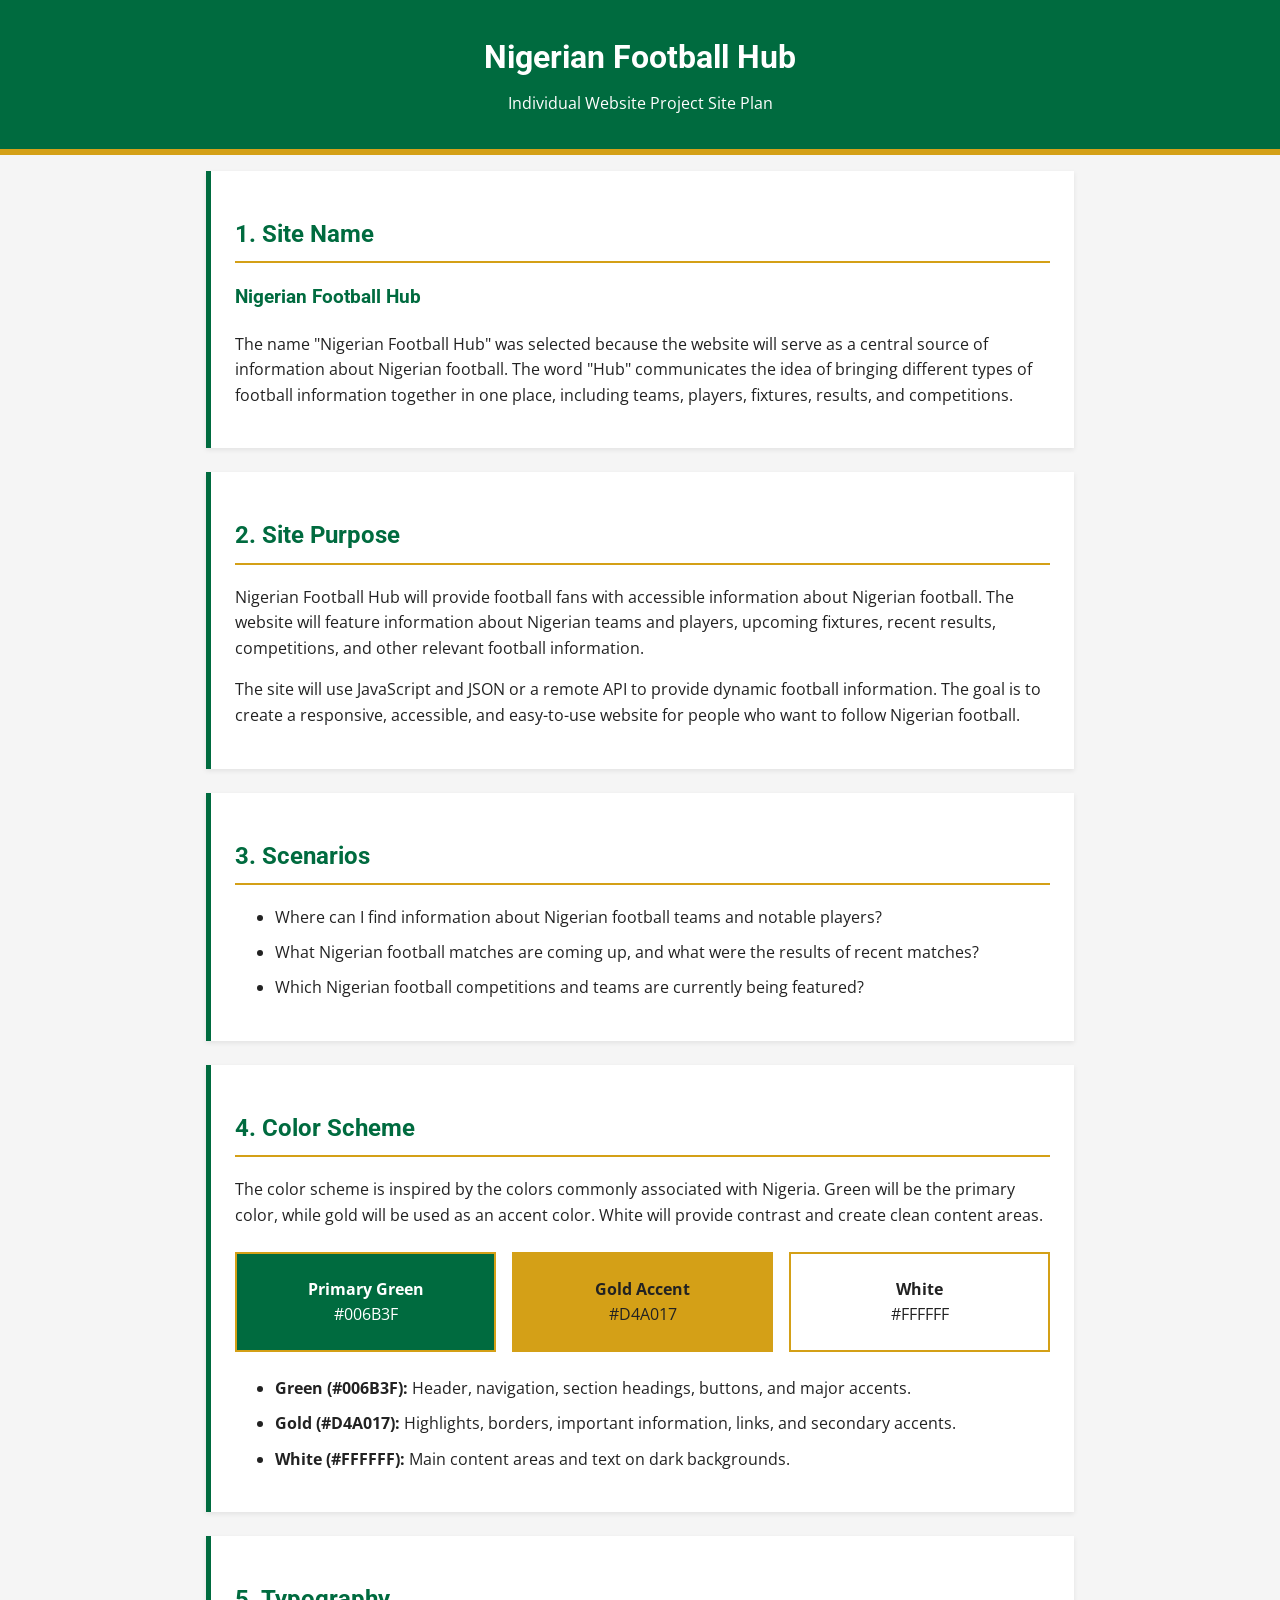
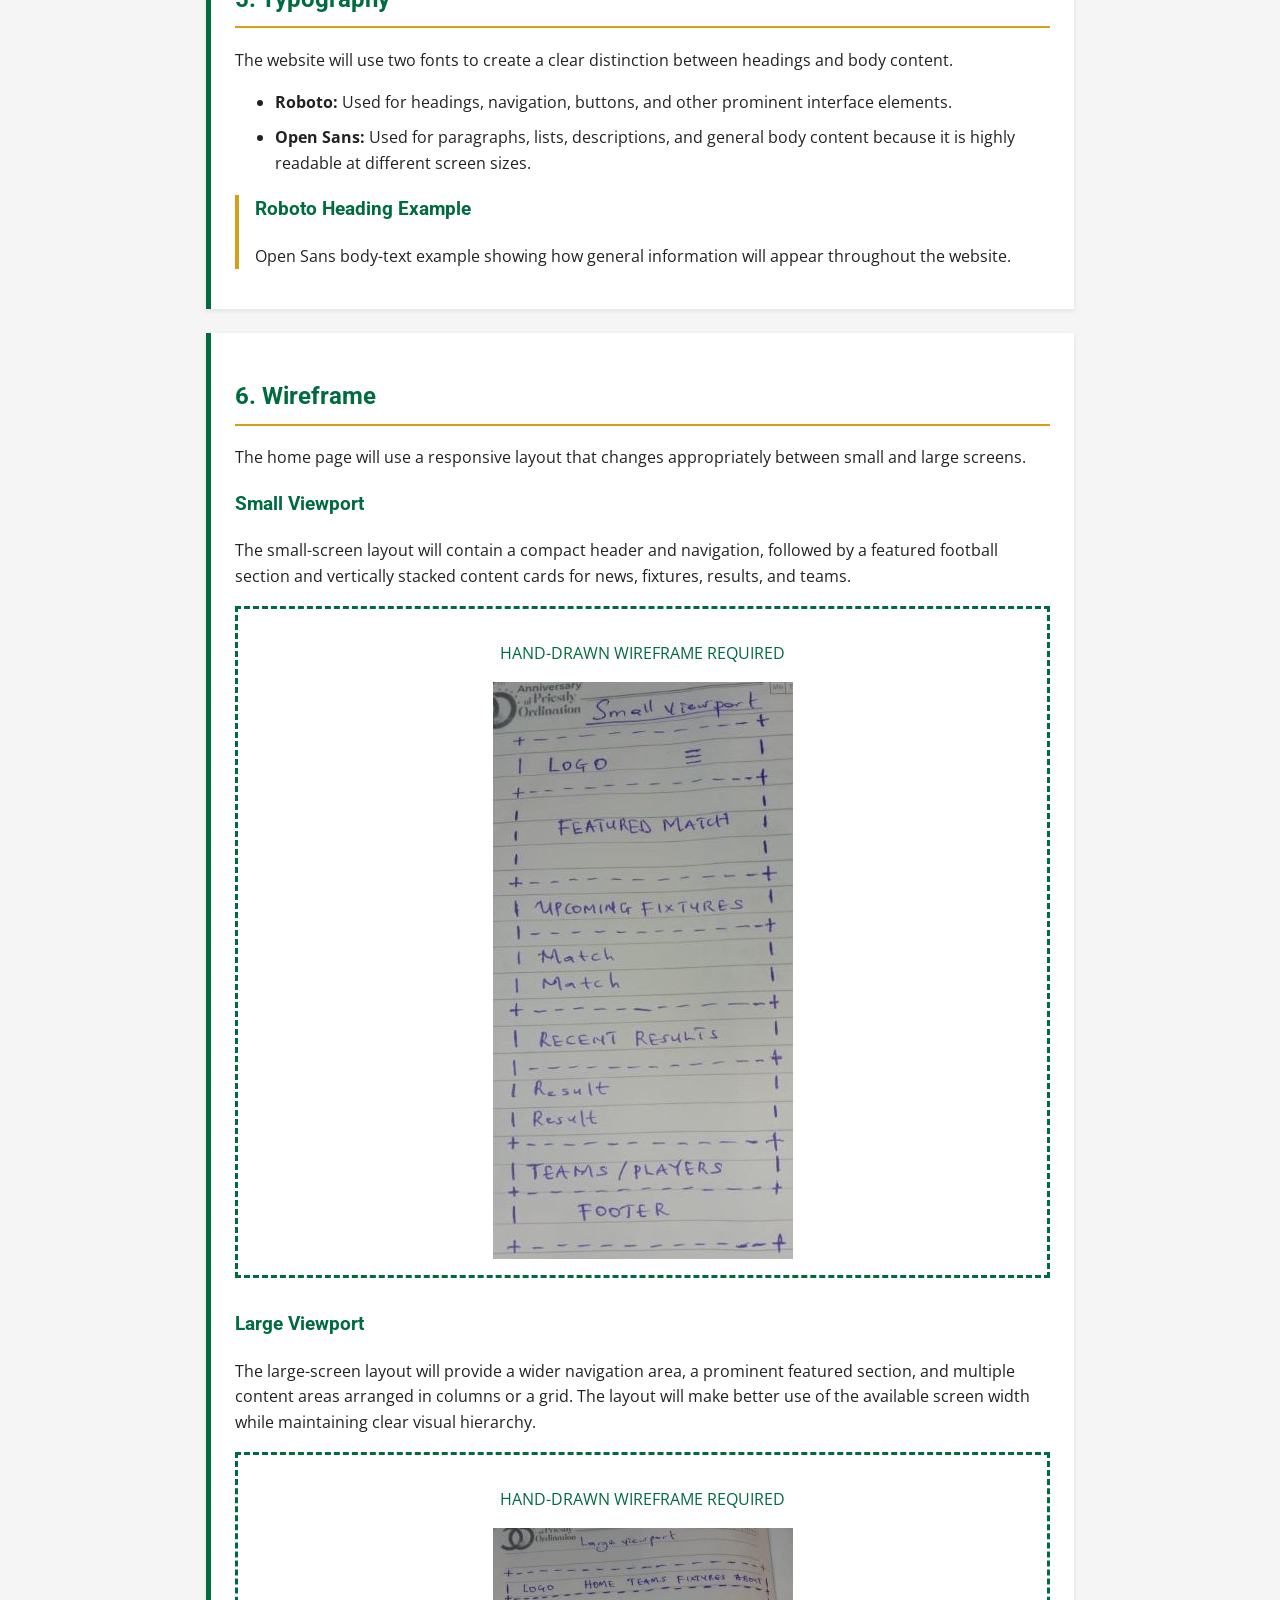
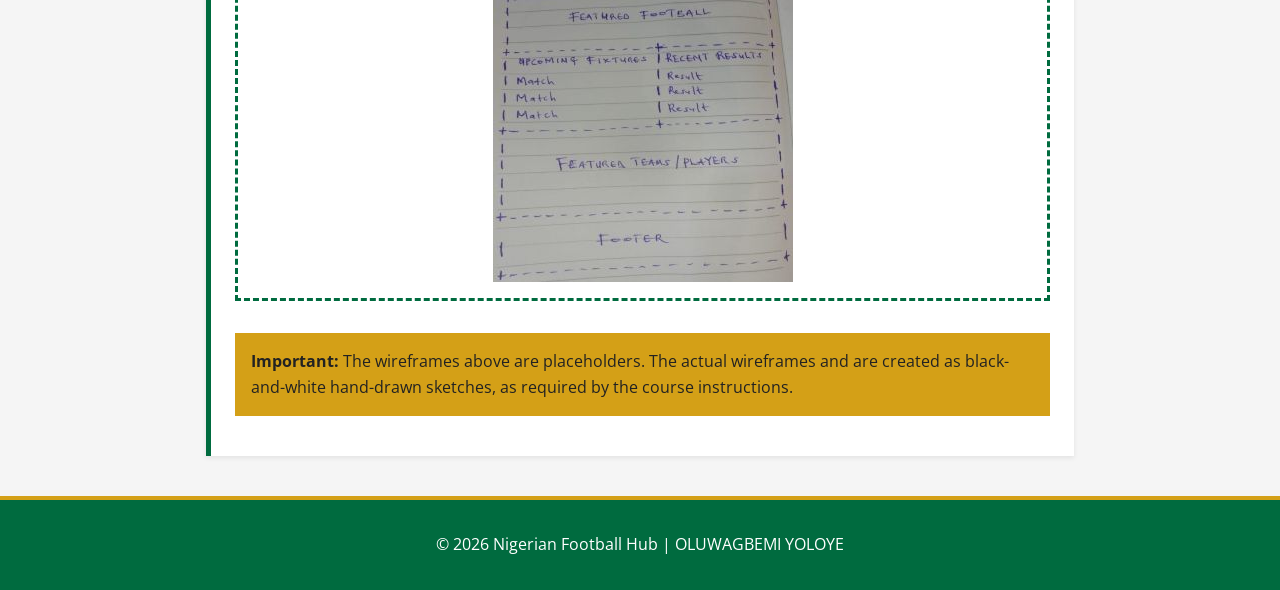
==== Project/project-plan.html @ 858ea3e2 "project plan finished" ====
<!DOCTYPE html>
<html lang="en">
<head>
    <meta charset="UTF-8">
    <meta name="viewport" content="width=device-width, initial-scale=1.0">
    <meta name="description" content="Site plan for Nigerian Football Hub, an information website about Nigerian football.">
    <meta name="author" content="OLUWAGBEMI YOLOYE">
    <title>Nigerian Football Hub | Site Plan</title>
    <link rel="stylesheet" href="styles/project-plan.css">
</head>

<body>
    <header>
        <h1>Nigerian Football Hub</h1>
        <p>Individual Website Project Site Plan</p>
    </header>

    <main>
        <section>
            <h2>1. Site Name</h2>

            <h3>Nigerian Football Hub</h3>

            <p>
                The name "Nigerian Football Hub" was selected because the website
                will serve as a central source of information about Nigerian
                football. The word "Hub" communicates the idea of bringing
                different types of football information together in one place,
                including teams, players, fixtures, results, and competitions.
            </p>
        </section>

        <section>
            <h2>2. Site Purpose</h2>

            <p>
                Nigerian Football Hub will provide football fans with accessible
                information about Nigerian football. The website will feature
                information about Nigerian teams and players, upcoming fixtures,
                recent results, competitions, and other relevant football
                information.
            </p>

            <p>
                The site will use JavaScript and JSON or a remote API to provide
                dynamic football information. The goal is to create a responsive,
                accessible, and easy-to-use website for people who want to follow
                Nigerian football.
            </p>
        </section>

        <section>
            <h2>3. Scenarios</h2>

            <ul>
                <li>
                    Where can I find information about Nigerian football teams
                    and notable players?
                </li>
                <li>
                    What Nigerian football matches are coming up, and what were
                    the results of recent matches?
                </li>
                <li>
                    Which Nigerian football competitions and teams are currently
                    being featured?
                </li>
            </ul>
        </section>

        <section>
            <h2>4. Color Scheme</h2>

            <p>
                The color scheme is inspired by the colors commonly associated
                with Nigeria. Green will be the primary color, while gold will
                be used as an accent color. White will provide contrast and
                create clean content areas.
            </p>

            <div class="color-samples">
                <div class="color-box primary">
                    <strong>Primary Green</strong>
                    <span>#006B3F</span>
                </div>

                <div class="color-box accent">
                    <strong>Gold Accent</strong>
                    <span>#D4A017</span>
                </div>

                <div class="color-box light">
                    <strong>White</strong>
                    <span>#FFFFFF</span>
                </div>
            </div>

            <ul>
                <li>
                    <strong>Green (#006B3F):</strong> Header, navigation,
                    section headings, buttons, and major accents.
                </li>
                <li>
                    <strong>Gold (#D4A017):</strong> Highlights, borders,
                    important information, links, and secondary accents.
                </li>
                <li>
                    <strong>White (#FFFFFF):</strong> Main content areas and
                    text on dark backgrounds.
                </li>
            </ul>
        </section>

        <section>
            <h2>5. Typography</h2>

            <p>
                The website will use two fonts to create a clear distinction
                between headings and body content.
            </p>

            <ul>
                <li>
                    <strong>Roboto:</strong> Used for headings, navigation,
                    buttons, and other prominent interface elements.
                </li>
                <li>
                    <strong>Open Sans:</strong> Used for paragraphs, lists,
                    descriptions, and general body content because it is
                    highly readable at different screen sizes.
                </li>
            </ul>

            <div class="type-example">
                <h3>Roboto Heading Example</h3>
                <p>
                    Open Sans body-text example showing how general information
                    will appear throughout the website.
                </p>
            </div>
        </section>

        <section>
            <h2>6. Wireframe</h2>

            <p>
                The home page will use a responsive layout that changes
                appropriately between small and large screens.
            </p>

            <h3>Small Viewport</h3>

            <p>
                The small-screen layout will contain a compact header and
                navigation, followed by a featured football section and
                vertically stacked content cards for news, fixtures, results,
                and teams.
            </p>

            <div class="wireframe-placeholder">
                <p>
                    HAND-DRAWN WIREFRAME REQUIRED
                </p>
                <img src="/Project/images/wireframe-small.jpg" alt="Small Viewport Wireframe">
            </div>

            <h3>Large Viewport</h3>

            <p>
                The large-screen layout will provide a wider navigation area,
                a prominent featured section, and multiple content areas arranged
                in columns or a grid. The layout will make better use of the
                available screen width while maintaining clear visual hierarchy.
            </p>

            <div class="wireframe-placeholder">
                <p>
                    HAND-DRAWN WIREFRAME REQUIRED
                </p>
                <img src="/Project/images/wireframe-large.jpg" alt="Large Viewport Wireframe">
            </div>

            <p class="important-note">
                <strong>Important:</strong> The wireframes above are placeholders.
                The actual wireframes and are created as black-and-white
                hand-drawn sketches, as required by the course instructions.
            </p>
        </section>
    </main>

    <footer>
        <p>&copy; 2026 Nigerian Football Hub | OLUWAGBEMI YOLOYE</p>
    </footer>
</body>
</html>
---- Project/styles/project-plan.css ----
@import url('https://fonts.googleapis.com/css2?family=Open+Sans:wght@400;600&family=Roboto:wght@400;700&display=swap');

:root {
    --primary-green: #006b3f;
    --accent-gold: #d4a017;
    --white: #ffffff;
    --light-background: #f5f5f5;
    --dark-text: #222222;
}

* {
    box-sizing: border-box;
}

body {
    margin: 0;
    font-family: "Open Sans", sans-serif;
    line-height: 1.6;
    color: var(--dark-text);
    background-color: var(--light-background);
}

header {
    background-color: var(--primary-green);
    color: var(--white);
    text-align: center;
    padding: 2rem 1rem;
    border-bottom: 6px solid var(--accent-gold);
}

header h1 {
    margin: 0;
    font-family: "Roboto", sans-serif;
    font-size: 2rem;
}

header p {
    margin: 0.5rem 0 0;
}

main {
    max-width: 900px;
    margin: 0 auto;
    padding: 1rem;
}

section {
    background-color: var(--white);
    margin-bottom: 1.5rem;
    padding: 1.5rem;
    border-left: 5px solid var(--primary-green);
    box-shadow: 0 2px 5px rgba(0, 0, 0, 0.08);
}

h2,
h3 {
    font-family: "Roboto", sans-serif;
}

h2 {
    color: var(--primary-green);
    border-bottom: 2px solid var(--accent-gold);
    padding-bottom: 0.5rem;
}

h3 {
    color: var(--primary-green);
}

li {
    margin-bottom: 0.6rem;
}

.color-samples {
    display: grid;
    grid-template-columns: repeat(3, 1fr);
    gap: 1rem;
    margin: 1.5rem 0;
}

.color-box {
    min-height: 100px;
    display: flex;
    flex-direction: column;
    justify-content: center;
    align-items: center;
    text-align: center;
    border: 2px solid var(--accent-gold);
    padding: 1rem;
}

.color-box.primary {
    background-color: var(--primary-green);
    color: var(--white);
}

.color-box.accent {
    background-color: var(--accent-gold);
    color: var(--dark-text);
}

.color-box.light {
    background-color: var(--white);
    color: var(--dark-text);
}

.type-example {
    border-left: 4px solid var(--accent-gold);
    padding-left: 1rem;
    margin-top: 1rem;
}

.wireframe-placeholder {
    min-height: 180px;
    margin: 1rem 0 2rem;
    border: 3px dashed var(--primary-green);
    display: flex;
    flex-direction: column;
    justify-content: center;
    align-items: center;
    text-align: center;
    padding: 1rem;
    color: var(--primary-green);
    background-color: var(--white);
}

.important-note {
    background-color: var(--accent-gold);
    padding: 1rem;
}

footer {
    background-color: var(--primary-green);
    color: var(--white);
    text-align: center;
    padding: 1rem;
    border-top: 4px solid var(--accent-gold);
}

@media screen and (max-width: 600px) {
    .color-samples {
        grid-template-columns: 1fr;
    }

    header h1 {
        font-size: 1.6rem;
    }

    section {
        padding: 1rem;
    }
}
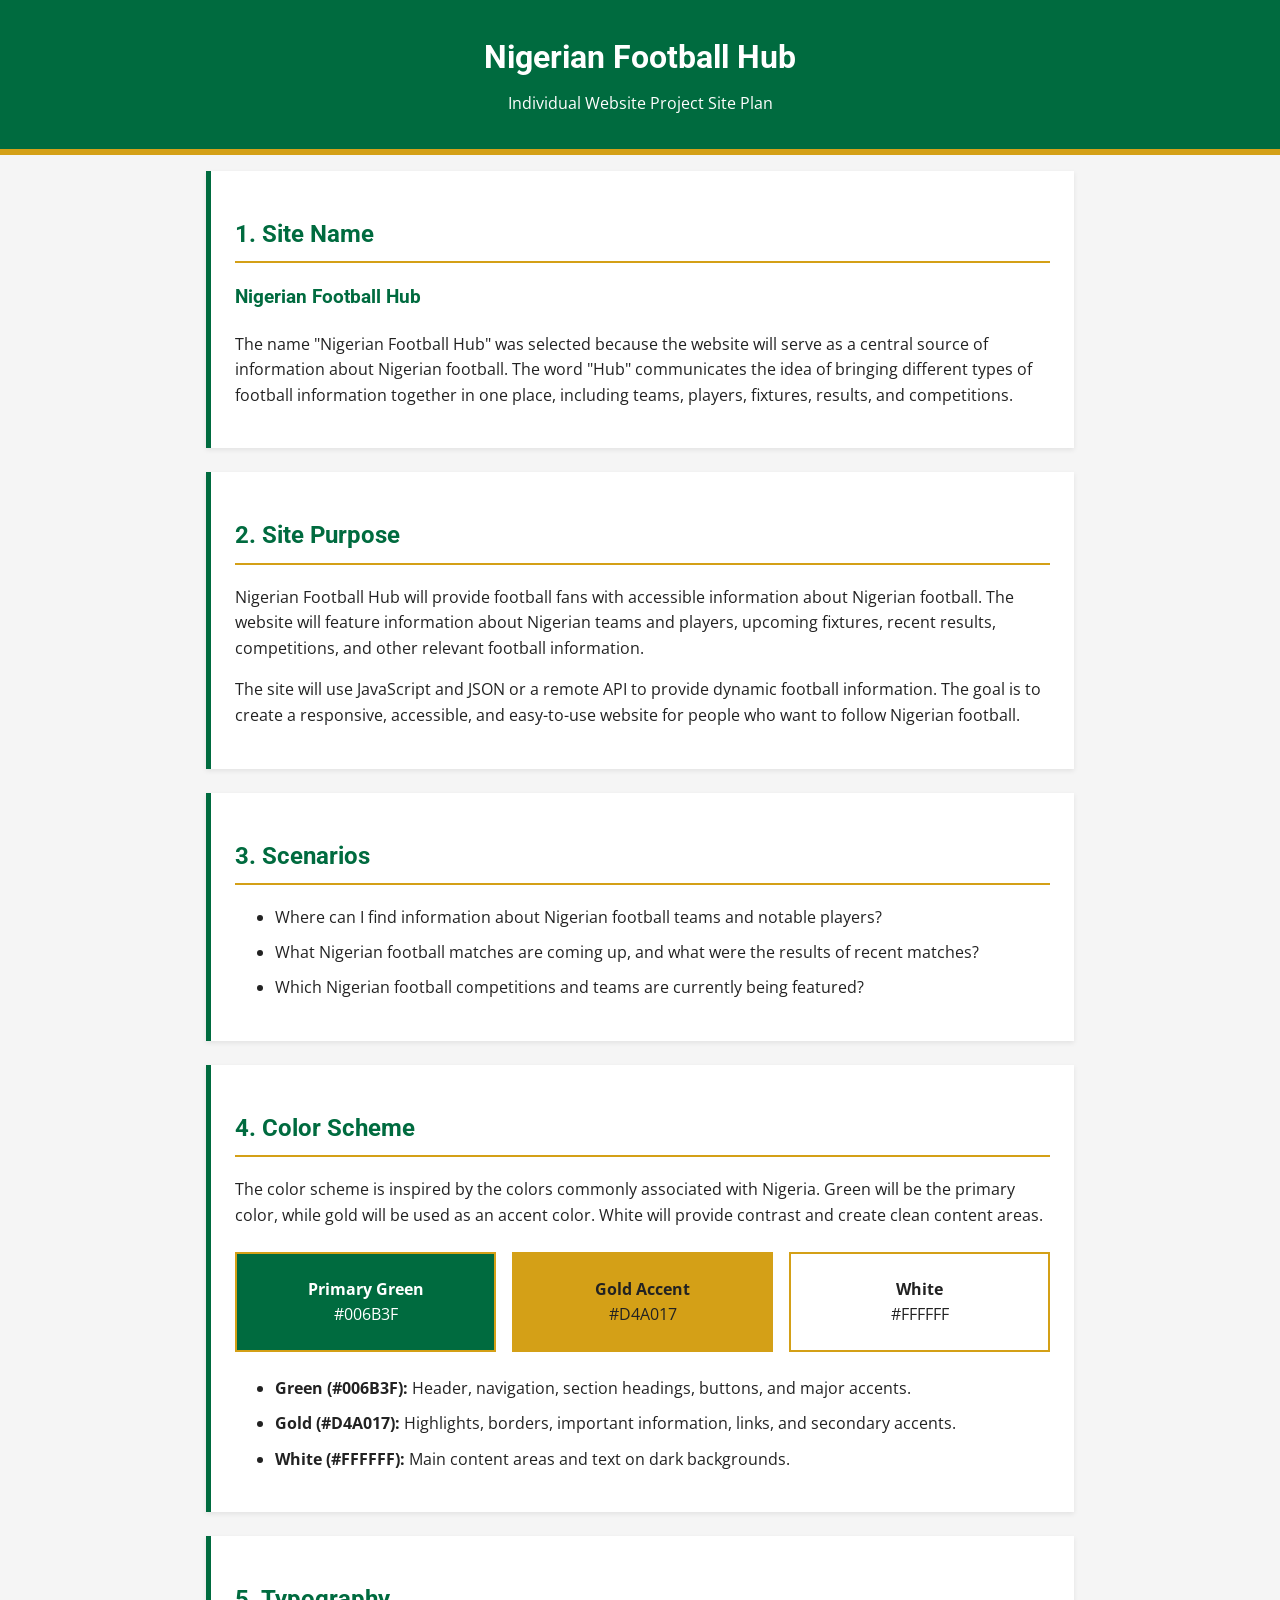
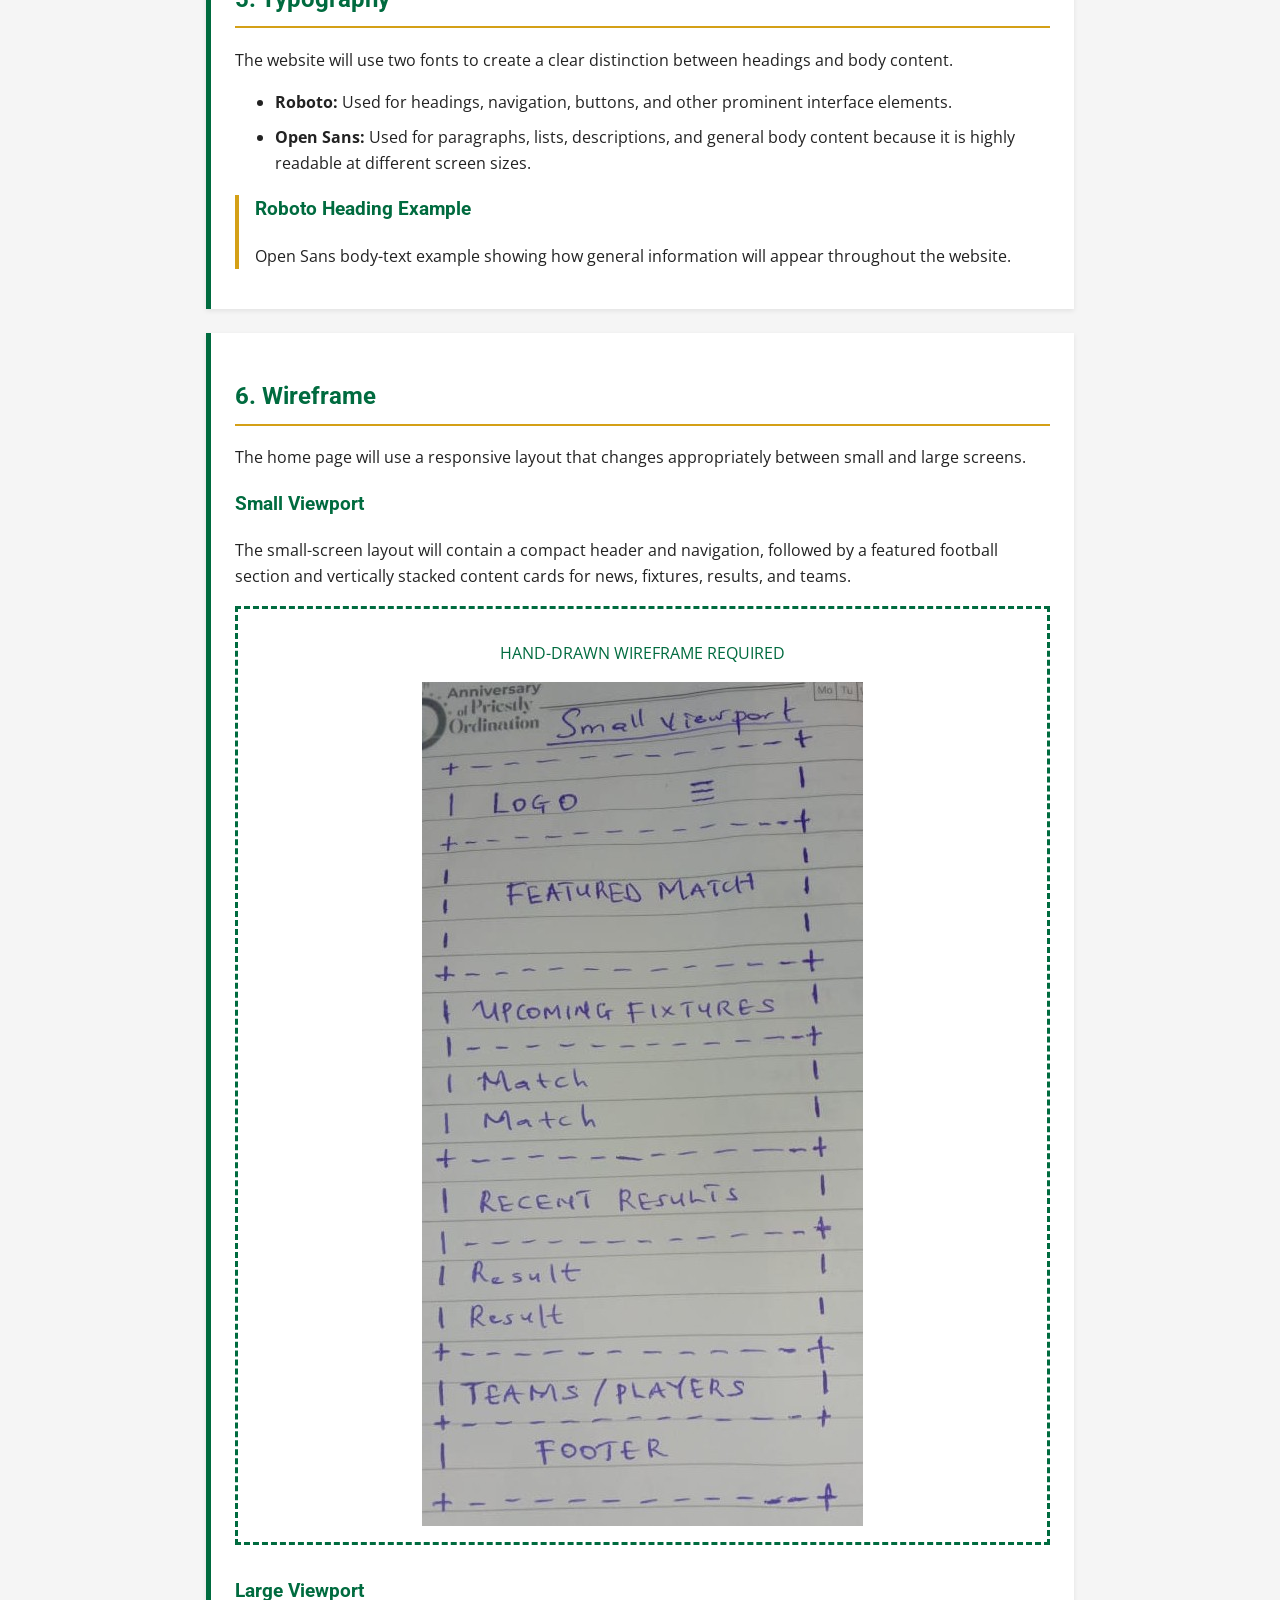
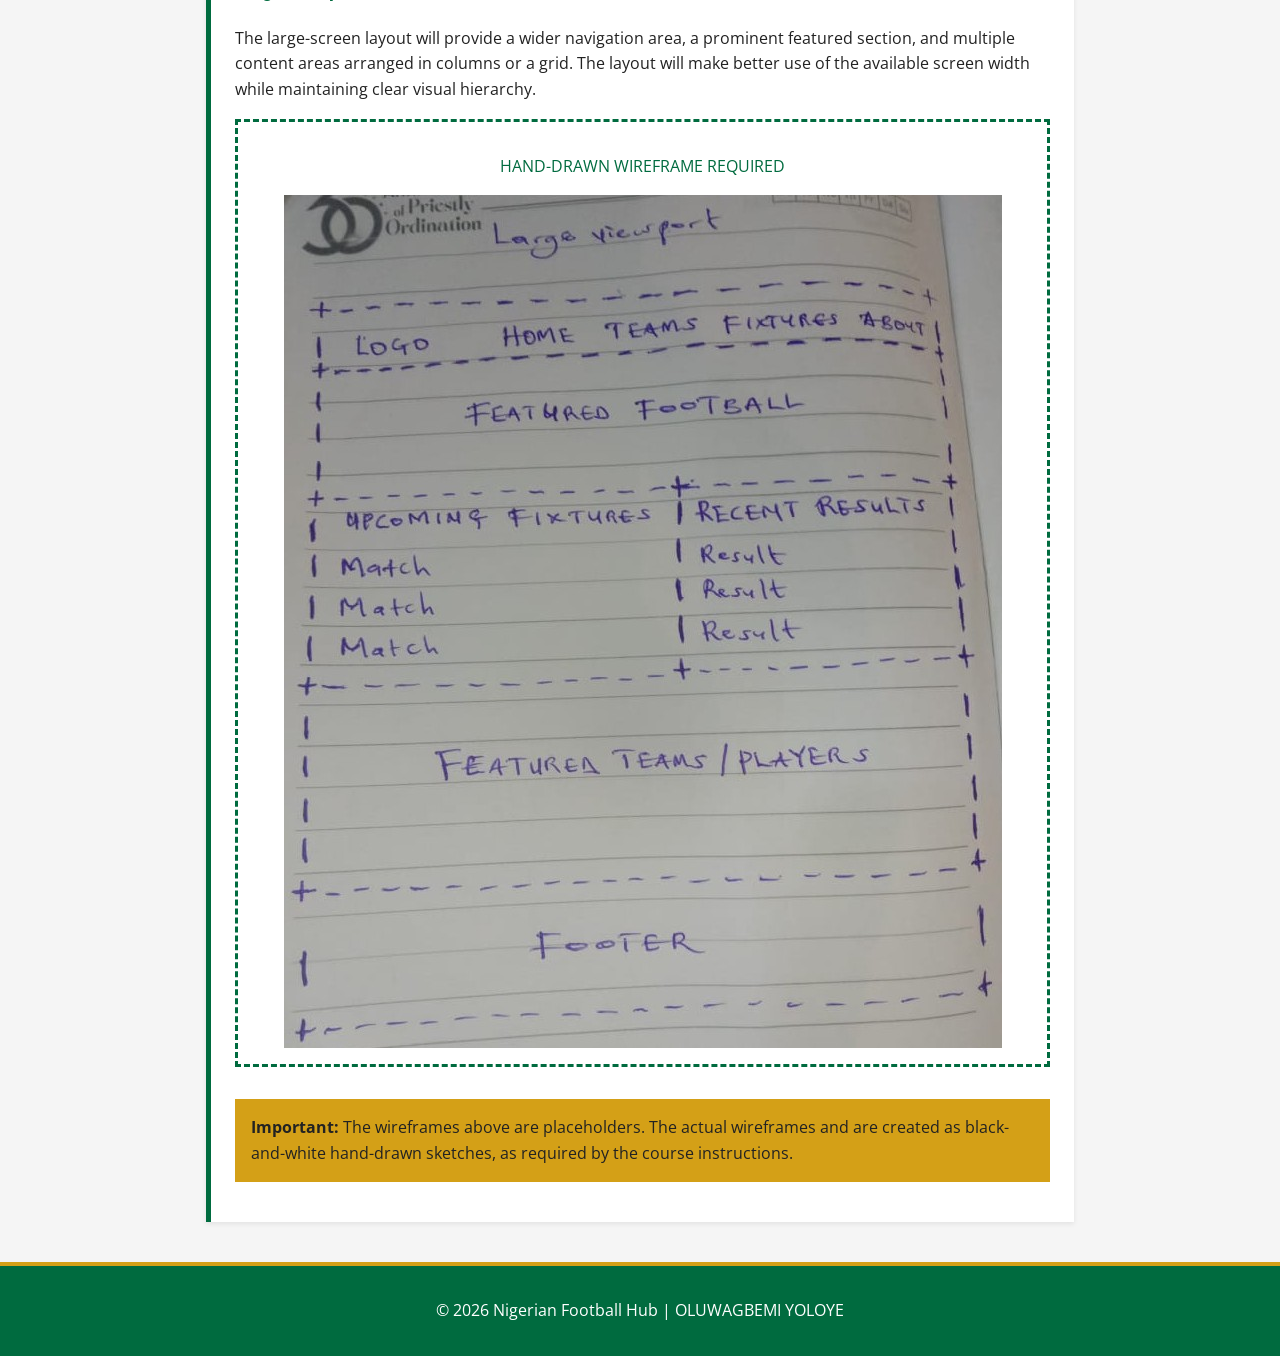
==== commit dff85967: "image correction" ====
--- a/Project/project-plan.html
+++ b/Project/project-plan.html
@@ -161,7 +161,7 @@
                 <p>
                     HAND-DRAWN WIREFRAME REQUIRED
                 </p>
-                <img src="/Project/images/wireframe-small.jpg" alt="Small Viewport Wireframe">
+                <img src="images/wireframe-small.jpg" alt="Small Viewport Wireframe">
             </div>
 
             <h3>Large Viewport</h3>
@@ -177,7 +177,7 @@
                 <p>
                     HAND-DRAWN WIREFRAME REQUIRED
                 </p>
-                <img src="/Project/images/wireframe-large.jpg" alt="Large Viewport Wireframe">
+                <img src="images/wireframe-large.jpg" alt="Large Viewport Wireframe">
             </div>
 
             <p class="important-note">
